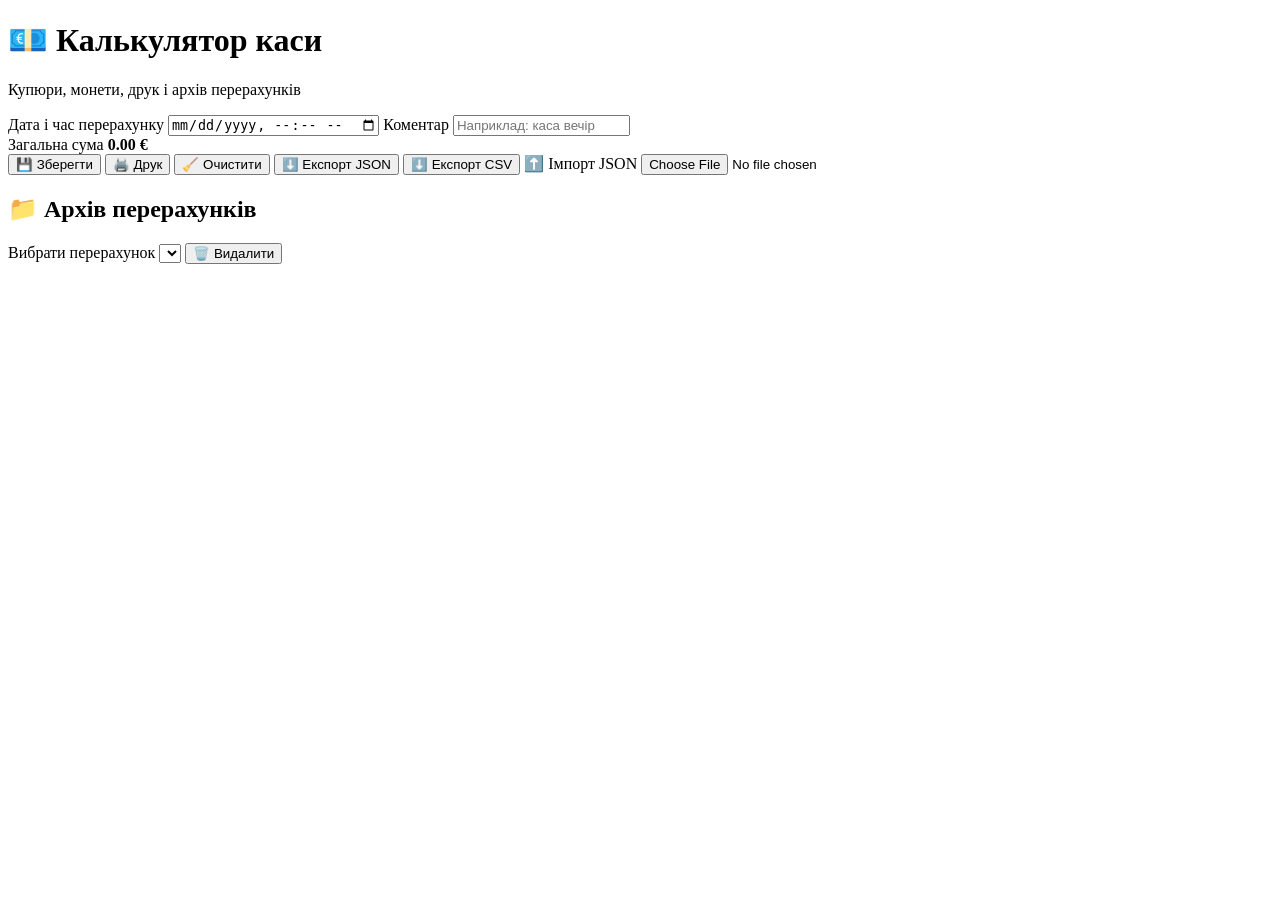
==== index.html @ 2bf760c6 "Add initial HTML structure for cash calculator" ====
<!DOCTYPE html>
<html lang="uk">
<head>
  <meta charset="UTF-8" />
  <meta name="viewport" content="width=device-width, initial-scale=1.0" />
  <title>Калькулятор каси</title>
  <link rel="stylesheet" href="style.css" />
</head>
<body>
  <div class="app">
    <header>
      <h1>💶 Калькулятор каси</h1>
      <p>Купюри, монети, друк і архів перерахунків</p>
    </header>

    <section class="panel">
      <div class="top-row">
        <label>
          Дата і час перерахунку
          <input type="datetime-local" id="countDate">
        </label>

        <label>
          Коментар
          <input type="text" id="comment" placeholder="Наприклад: каса вечір">
        </label>
      </div>

      <div class="grid" id="moneyGrid"></div>

      <div class="total-box">
        <span>Загальна сума</span>
        <strong id="total">0.00 €</strong>
      </div>

      <div class="buttons">
        <button onclick="saveCount()">💾 Зберегти</button>
        <button onclick="printReport()">🖨️ Друк</button>
        <button onclick="clearForm()">🧹 Очистити</button>
        <button onclick="exportJSON()">⬇️ Експорт JSON</button>
        <button onclick="exportCSV()">⬇️ Експорт CSV</button>
        <label class="import">
          ⬆️ Імпорт JSON
          <input type="file" accept=".json" onchange="importJSON(event)">
        </label>
      </div>
    </section>

    <section class="panel">
      <h2>📁 Архів перерахунків</h2>

      <div class="top-row">
        <label>
          Вибрати перерахунок
          <select id="historySelect" onchange="loadSelected()"></select>
        </label>

        <button class="danger" onclick="deleteSelected()">🗑️ Видалити</button>
      </div>

      <div id="historyInfo" class="history-info"></div>
    </section>
  </div>

  <script src="script.js"></script>
</body>
</html>
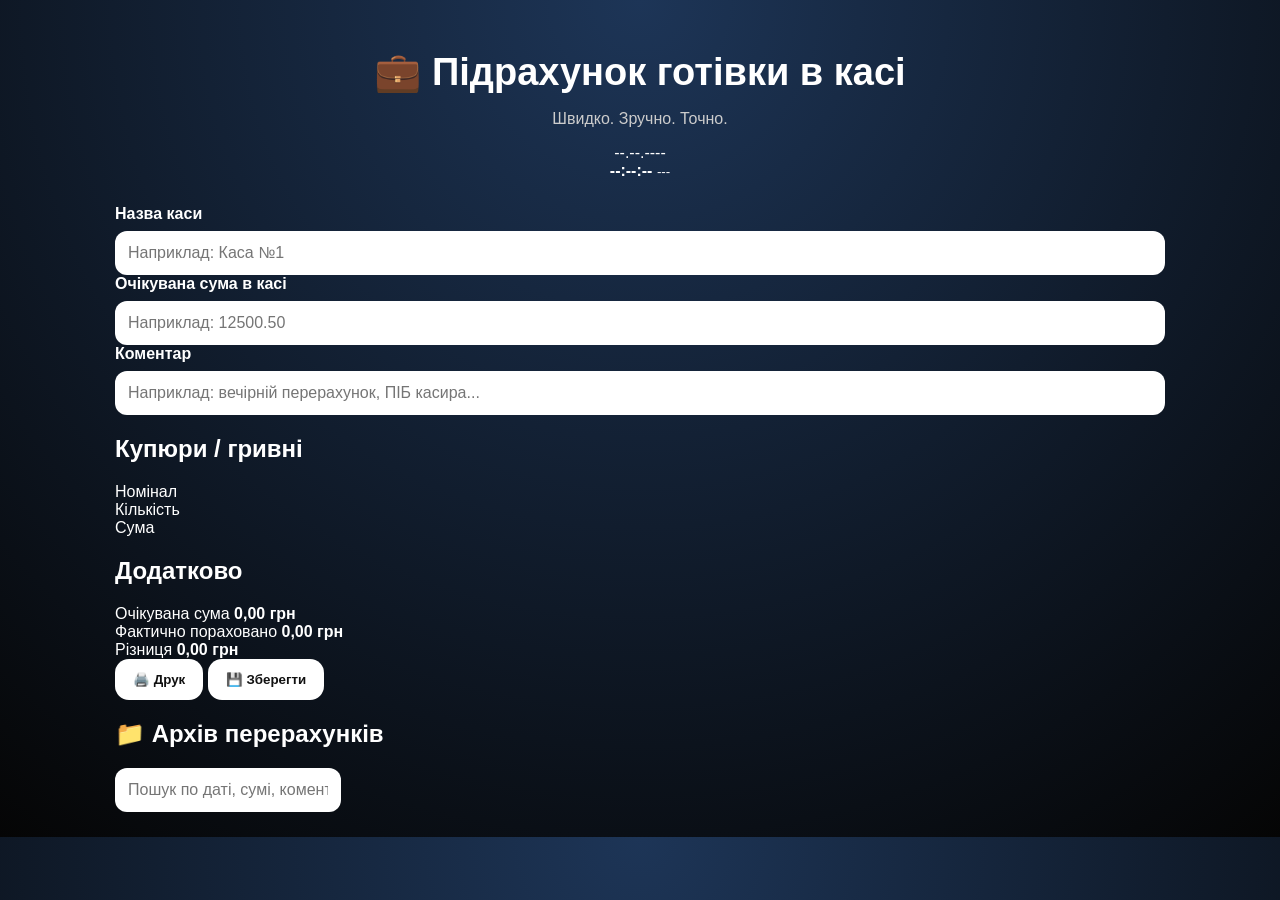
==== commit 032df018: "Update index.html" ====
--- a/index.html
+++ b/index.html
@@ -1,67 +1,99 @@
 <!DOCTYPE html>
 <html lang="uk">
 <head>
-  <meta charset="UTF-8" />
-  <meta name="viewport" content="width=device-width, initial-scale=1.0" />
-  <title>Калькулятор каси</title>
-  <link rel="stylesheet" href="style.css" />
+  <meta charset="UTF-8">
+  <meta name="viewport" content="width=device-width, initial-scale=1.0">
+  <title>Підрахунок готівки в касі</title>
+  <link rel="stylesheet" href="style.css">
 </head>
 <body>
-  <div class="app">
-    <header>
-      <h1>💶 Калькулятор каси</h1>
-      <p>Купюри, монети, друк і архів перерахунків</p>
-    </header>
 
-    <section class="panel">
-      <div class="top-row">
-        <label>
-          Дата і час перерахунку
-          <input type="datetime-local" id="countDate">
-        </label>
+<div class="app">
 
-        <label>
-          Коментар
-          <input type="text" id="comment" placeholder="Наприклад: каса вечір">
-        </label>
+  <header class="header">
+    <div>
+      <h1>💼 Підрахунок готівки в касі</h1>
+      <p>Швидко. Зручно. Точно.</p>
+    </div>
+
+    <div class="clock">
+      <div id="liveDate">--.--.----</div>
+      <strong id="liveTime">--:--:--</strong>
+      <small id="liveDay">---</small>
+    </div>
+  </header>
+
+  <section class="card form-card">
+    <label>
+      Назва каси
+      <input id="cashName" placeholder="Наприклад: Каса №1">
+    </label>
+
+    <label>
+      Очікувана сума в касі
+      <input id="expected" type="number" step="0.01" placeholder="Наприклад: 12500.50">
+    </label>
+
+    <label class="wide">
+      Коментар
+      <input id="comment" placeholder="Наприклад: вечірній перерахунок, ПІБ касира...">
+    </label>
+  </section>
+
+  <section class="card">
+    <h2>Купюри / гривні</h2>
+
+    <div class="table">
+      <div class="table-head">
+        <div>Номінал</div>
+        <div>Кількість</div>
+        <div>Сума</div>
       </div>
 
-      <div class="grid" id="moneyGrid"></div>
+      <div id="moneyRows"></div>
+    </div>
+  </section>
 
-      <div class="total-box">
-        <span>Загальна сума</span>
-        <strong id="total">0.00 €</strong>
-      </div>
+  <section class="card">
+    <h2>Додатково</h2>
 
-      <div class="buttons">
-        <button onclick="saveCount()">💾 Зберегти</button>
-        <button onclick="printReport()">🖨️ Друк</button>
-        <button onclick="clearForm()">🧹 Очистити</button>
-        <button onclick="exportJSON()">⬇️ Експорт JSON</button>
-        <button onclick="exportCSV()">⬇️ Експорт CSV</button>
-        <label class="import">
-          ⬆️ Імпорт JSON
-          <input type="file" accept=".json" onchange="importJSON(event)">
-        </label>
-      </div>
-    </section>
+    <div class="table">
+      <div id="extraRows"></div>
+    </div>
+  </section>
 
-    <section class="panel">
-      <h2>📁 Архів перерахунків</h2>
+  <section class="summary">
+    <div>
+      <span>Очікувана сума</span>
+      <strong id="expectedTotal">0,00 грн</strong>
+    </div>
 
-      <div class="top-row">
-        <label>
-          Вибрати перерахунок
-          <select id="historySelect" onchange="loadSelected()"></select>
-        </label>
+    <div>
+      <span>Фактично пораховано</span>
+      <strong class="green" id="actualTotal">0,00 грн</strong>
+    </div>
 
-        <button class="danger" onclick="deleteSelected()">🗑️ Видалити</button>
-      </div>
+    <div>
+      <span>Різниця</span>
+      <strong id="differenceTotal">0,00 грн</strong>
+    </div>
+  </section>
 
-      <div id="historyInfo" class="history-info"></div>
-    </section>
+  <div class="actions">
+    <button onclick="printReport()">🖨️ Друк</button>
+    <button class="save" onclick="saveCount()">💾 Зберегти</button>
   </div>
 
-  <script src="script.js"></script>
+  <section class="card">
+    <h2>📁 Архів перерахунків</h2>
+
+    <input id="searchHistory" class="search" placeholder="Пошук по даті, сумі, коментарю...">
+
+    <div id="historyList" class="history"></div>
+  </section>
+
+</div>
+
+<script src="script.js"></script>
 </body>
 </html>
--- a/style.css
+++ b/style.css
@@ -0,0 +1,161 @@
+* {
+  box-sizing: border-box;
+}
+
+body {
+  margin: 0;
+  font-family: Arial, sans-serif;
+  background: radial-gradient(circle at top, #1d3557, #050505);
+  color: #fff;
+}
+
+.app {
+  max-width: 1100px;
+  margin: auto;
+  padding: 25px;
+}
+
+header {
+  text-align: center;
+  margin-bottom: 25px;
+}
+
+header h1 {
+  font-size: 38px;
+  margin-bottom: 5px;
+}
+
+header p {
+  color: #ccc;
+}
+
+.panel {
+  background: rgba(255,255,255,0.09);
+  border: 1px solid rgba(255,255,255,0.15);
+  border-radius: 22px;
+  padding: 25px;
+  margin-bottom: 25px;
+  backdrop-filter: blur(15px);
+  box-shadow: 0 20px 60px rgba(0,0,0,0.35);
+}
+
+.top-row {
+  display: grid;
+  grid-template-columns: 1fr 1fr;
+  gap: 15px;
+}
+
+label {
+  display: flex;
+  flex-direction: column;
+  gap: 8px;
+  font-weight: bold;
+}
+
+input, select {
+  padding: 13px;
+  border-radius: 12px;
+  border: none;
+  font-size: 16px;
+}
+
+.grid {
+  display: grid;
+  grid-template-columns: repeat(auto-fit, minmax(160px, 1fr));
+  gap: 15px;
+  margin-top: 25px;
+}
+
+.money-item {
+  background: rgba(255,255,255,0.12);
+  padding: 18px;
+  border-radius: 18px;
+  border: 1px solid rgba(255,255,255,0.12);
+}
+
+.money-item span {
+  font-size: 22px;
+  font-weight: bold;
+}
+
+.money-item small {
+  display: block;
+  color: #ccc;
+  margin: 8px 0;
+}
+
+.total-box {
+  margin-top: 25px;
+  padding: 25px;
+  background: linear-gradient(135deg, #00b894, #0984e3);
+  border-radius: 20px;
+  display: flex;
+  justify-content: space-between;
+  align-items: center;
+}
+
+.total-box span {
+  font-size: 22px;
+}
+
+.total-box strong {
+  font-size: 42px;
+}
+
+.buttons {
+  display: flex;
+  flex-wrap: wrap;
+  gap: 12px;
+  margin-top: 20px;
+}
+
+button, .import {
+  border: none;
+  background: #fff;
+  color: #111;
+  padding: 13px 18px;
+  border-radius: 14px;
+  font-weight: bold;
+  cursor: pointer;
+}
+
+button:hover, .import:hover {
+  transform: translateY(-2px);
+}
+
+.danger {
+  background: #ff4757;
+  color: white;
+}
+
+.import input {
+  display: none;
+}
+
+.history-info {
+  margin-top: 20px;
+  line-height: 1.7;
+  color: #eee;
+}
+
+@media print {
+  body {
+    background: white;
+    color: black;
+  }
+
+  .buttons, .danger, select {
+    display: none;
+  }
+
+  .panel {
+    box-shadow: none;
+    border: 1px solid #ccc;
+    color: black;
+  }
+
+  .total-box {
+    color: black;
+    background: #eee;
+  }
+}
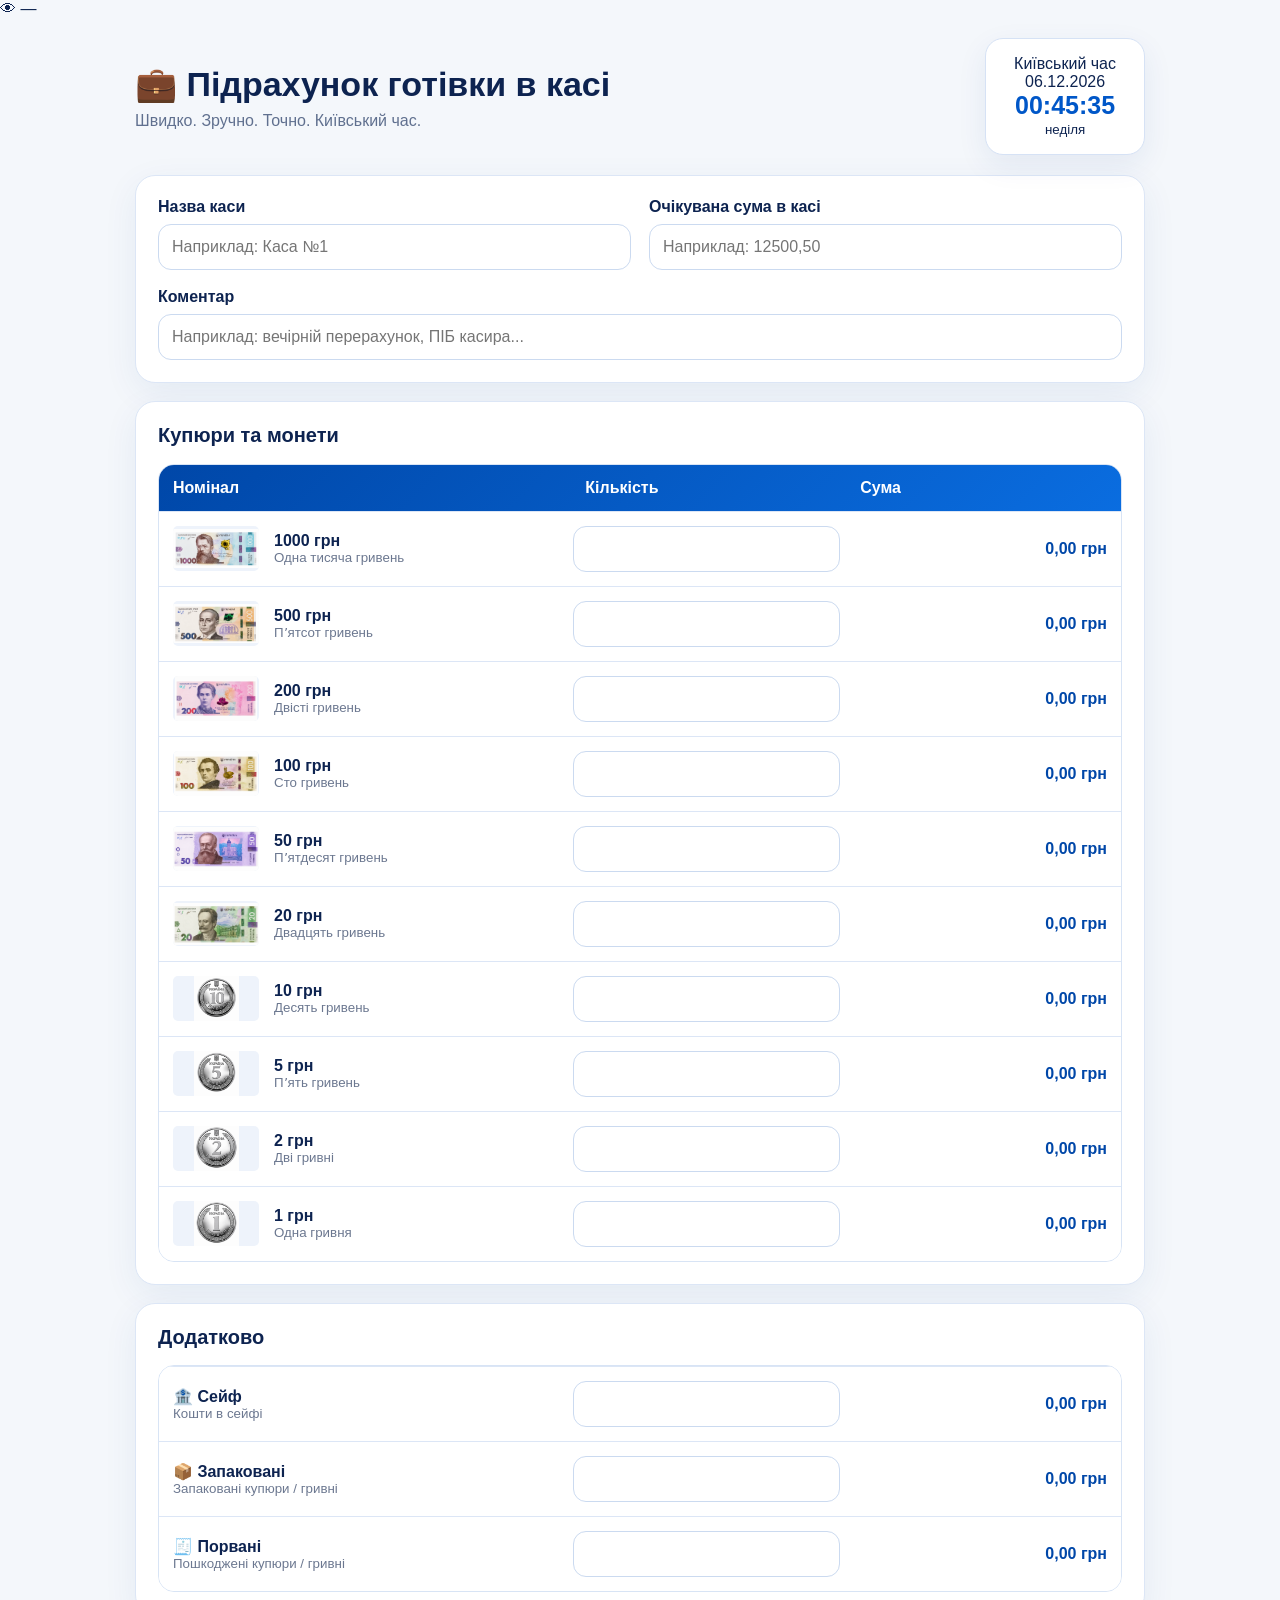
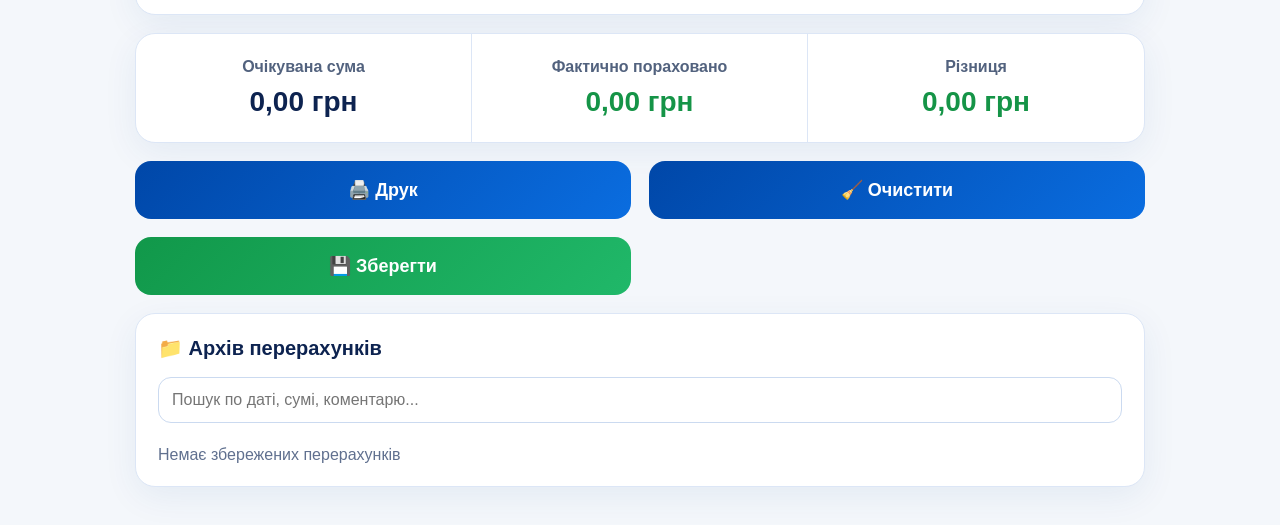
==== commit 7d4f801d: "Update index.html" ====
--- a/index.html
+++ b/index.html
@@ -1,22 +1,30 @@
 <!DOCTYPE html>
 <html lang="uk">
 <head>
-  <meta charset="UTF-8">
-  <meta name="viewport" content="width=device-width, initial-scale=1.0">
+  <meta charset="UTF-8" />
+  <meta name="viewport" content="width=device-width, initial-scale=1.0" />
+
   <title>Підрахунок готівки в касі</title>
-  <link rel="stylesheet" href="style.css">
+
+  <link rel="icon" href="favicon.svg" type="image/svg+xml" />
+  <link rel="stylesheet" href="style.css" />
 </head>
 <body>
+
+<div class="visitor-counter" title="Унікальні відвідувачі сайту">
+  👁 <span id="visitorCounter">—</span>
+</div>
 
 <div class="app">
 
   <header class="header">
     <div>
       <h1>💼 Підрахунок готівки в касі</h1>
-      <p>Швидко. Зручно. Точно.</p>
+      <p>Швидко. Зручно. Точно. Київський час.</p>
     </div>
 
     <div class="clock">
+      <div class="clock-label">Київський час</div>
       <div id="liveDate">--.--.----</div>
       <strong id="liveTime">--:--:--</strong>
       <small id="liveDay">---</small>
@@ -31,7 +39,7 @@
 
     <label>
       Очікувана сума в касі
-      <input id="expected" type="number" step="0.01" placeholder="Наприклад: 12500.50">
+      <input id="expected" type="text" inputmode="decimal" placeholder="Наприклад: 12500,50">
     </label>
 
     <label class="wide">
@@ -41,7 +49,7 @@
   </section>
 
   <section class="card">
-    <h2>Купюри / гривні</h2>
+    <h2>Купюри та монети</h2>
 
     <div class="table">
       <div class="table-head">
@@ -81,6 +89,7 @@
 
   <div class="actions">
     <button onclick="printReport()">🖨️ Друк</button>
+    <button class="clear" onclick="clearForm()">🧹 Очистити</button>
     <button class="save" onclick="saveCount()">💾 Зберегти</button>
   </div>
 
@@ -94,6 +103,8 @@
 
 </div>
 
+<div id="printArea"></div>
+
 <script src="script.js"></script>
 </body>
 </html>
--- a/style.css
+++ b/style.css
@@ -5,44 +5,66 @@
 body {
   margin: 0;
   font-family: Arial, sans-serif;
-  background: radial-gradient(circle at top, #1d3557, #050505);
-  color: #fff;
+  background: #f4f7fb;
+  color: #0d2350;
 }
 
 .app {
-  max-width: 1100px;
+  max-width: 1050px;
   margin: auto;
-  padding: 25px;
-}
-
-header {
+  padding: 20px;
+}
+
+.header {
+  display: flex;
+  justify-content: space-between;
+  gap: 20px;
+  align-items: center;
+  margin-bottom: 20px;
+}
+
+h1 {
+  margin: 0;
+  font-size: 34px;
+}
+
+p {
+  margin: 8px 0 0;
+  color: #60708f;
+}
+
+.clock {
+  background: #fff;
+  border: 1px solid #d6e2f5;
+  border-radius: 18px;
+  padding: 16px 28px;
   text-align: center;
-  margin-bottom: 25px;
-}
-
-header h1 {
-  font-size: 38px;
-  margin-bottom: 5px;
-}
-
-header p {
-  color: #ccc;
-}
-
-.panel {
-  background: rgba(255,255,255,0.09);
-  border: 1px solid rgba(255,255,255,0.15);
-  border-radius: 22px;
-  padding: 25px;
-  margin-bottom: 25px;
-  backdrop-filter: blur(15px);
-  box-shadow: 0 20px 60px rgba(0,0,0,0.35);
-}
-
-.top-row {
+  box-shadow: 0 10px 30px rgba(20,70,140,.08);
+}
+
+.clock strong {
+  display: block;
+  font-size: 25px;
+  color: #0057c8;
+}
+
+.card {
+  background: #fff;
+  border: 1px solid #dce6f6;
+  border-radius: 20px;
+  padding: 22px;
+  margin-bottom: 18px;
+  box-shadow: 0 10px 35px rgba(20,70,140,.07);
+}
+
+.form-card {
   display: grid;
   grid-template-columns: 1fr 1fr;
-  gap: 15px;
+  gap: 18px;
+}
+
+.wide {
+  grid-column: 1 / -1;
 }
 
 label {
@@ -52,110 +74,252 @@
   font-weight: bold;
 }
 
-input, select {
+input {
+  width: 100%;
+  border: 1px solid #cbdaf0;
+  border-radius: 13px;
   padding: 13px;
-  border-radius: 12px;
+  font-size: 16px;
+  outline: none;
+}
+
+input:focus {
+  border-color: #0057c8;
+}
+
+h2 {
+  margin-top: 0;
+  font-size: 20px;
+}
+
+.table {
+  border: 1px solid #d8e4f5;
+  border-radius: 16px;
+  overflow: hidden;
+}
+
+.table-head,
+.money-row,
+.extra-row {
+  display: grid;
+  grid-template-columns: 1.5fr 1fr 1fr;
+  align-items: center;
+}
+
+.table-head {
+  background: linear-gradient(135deg, #0047a8, #0a6de0);
+  color: #fff;
+  font-weight: bold;
+}
+
+.table-head div,
+.money-row,
+.extra-row {
+  padding: 14px;
+}
+
+.money-row,
+.extra-row {
+  border-top: 1px solid #dce6f6;
+  background: #fff;
+}
+
+.nominal {
+  display: flex;
+  align-items: center;
+  gap: 15px;
+  font-weight: bold;
+}
+
+.nominal img {
+  width: 86px;
+  height: 45px;
+  object-fit: contain;
+  border-radius: 5px;
+  background: #eef3fb;
+}
+
+.nominal small {
+  display: block;
+  font-weight: normal;
+  color: #6c7890;
+}
+
+.sum {
+  text-align: right;
+  font-weight: bold;
+  color: #0047a8;
+}
+
+.summary {
+  display: grid;
+  grid-template-columns: repeat(3, 1fr);
+  background: #fff;
+  border: 1px solid #dce6f6;
+  border-radius: 20px;
+  margin-bottom: 18px;
+  overflow: hidden;
+  box-shadow: 0 10px 35px rgba(20,70,140,.07);
+}
+
+.summary div {
+  padding: 24px;
+  text-align: center;
+  border-right: 1px solid #dce6f6;
+}
+
+.summary div:last-child {
+  border-right: none;
+}
+
+.summary span {
+  display: block;
+  margin-bottom: 10px;
+  color: #52627e;
+  font-weight: bold;
+}
+
+.summary strong {
+  font-size: 28px;
+  color: #0d2350;
+}
+
+.green {
+  color: #159447 !important;
+}
+
+.red {
+  color: #d72828 !important;
+}
+
+.orange {
+  color: #e68a00 !important;
+}
+
+.actions {
+  display: grid;
+  grid-template-columns: 1fr 1fr;
+  gap: 18px;
+  margin-bottom: 18px;
+}
+
+button {
   border: none;
-  font-size: 16px;
-}
-
-.grid {
-  display: grid;
-  grid-template-columns: repeat(auto-fit, minmax(160px, 1fr));
-  gap: 15px;
-  margin-top: 25px;
-}
-
-.money-item {
-  background: rgba(255,255,255,0.12);
   padding: 18px;
-  border-radius: 18px;
-  border: 1px solid rgba(255,255,255,0.12);
-}
-
-.money-item span {
-  font-size: 22px;
-  font-weight: bold;
-}
-
-.money-item small {
-  display: block;
-  color: #ccc;
-  margin: 8px 0;
-}
-
-.total-box {
-  margin-top: 25px;
-  padding: 25px;
-  background: linear-gradient(135deg, #00b894, #0984e3);
-  border-radius: 20px;
-  display: flex;
-  justify-content: space-between;
-  align-items: center;
-}
-
-.total-box span {
-  font-size: 22px;
-}
-
-.total-box strong {
-  font-size: 42px;
-}
-
-.buttons {
-  display: flex;
-  flex-wrap: wrap;
-  gap: 12px;
-  margin-top: 20px;
-}
-
-button, .import {
-  border: none;
-  background: #fff;
-  color: #111;
-  padding: 13px 18px;
+  border-radius: 16px;
+  background: linear-gradient(135deg, #0047a8, #0a6de0);
+  color: #fff;
+  font-size: 18px;
+  font-weight: bold;
+  cursor: pointer;
+}
+
+button.save {
+  background: linear-gradient(135deg, #11984a, #20b869);
+}
+
+.search {
+  margin-bottom: 15px;
+}
+
+.history-item {
+  display: grid;
+  grid-template-columns: 1fr auto;
+  gap: 10px;
+  padding: 14px;
+  border: 1px solid #dce6f6;
   border-radius: 14px;
-  font-weight: bold;
+  margin-bottom: 10px;
   cursor: pointer;
-}
-
-button:hover, .import:hover {
-  transform: translateY(-2px);
-}
-
-.danger {
-  background: #ff4757;
-  color: white;
-}
-
-.import input {
-  display: none;
-}
-
-.history-info {
-  margin-top: 20px;
-  line-height: 1.7;
-  color: #eee;
+  background: #f9fbff;
+}
+
+.history-item:hover {
+  background: #eef5ff;
+}
+
+.history-item strong {
+  color: #0047a8;
+}
+
+@media (max-width: 700px) {
+  .app {
+    padding: 10px;
+  }
+
+  .header {
+    display: block;
+    text-align: center;
+  }
+
+  h1 {
+    font-size: 24px;
+  }
+
+  .clock {
+    margin-top: 15px;
+  }
+
+  .form-card {
+    grid-template-columns: 1fr;
+  }
+
+  .table-head {
+    display: none;
+  }
+
+  .money-row,
+  .extra-row {
+    grid-template-columns: 1fr;
+    gap: 10px;
+  }
+
+  .nominal {
+    justify-content: space-between;
+  }
+
+  .nominal img {
+    width: 95px;
+    height: 50px;
+  }
+
+  .sum {
+    text-align: left;
+    font-size: 18px;
+  }
+
+  .summary {
+    grid-template-columns: 1fr;
+  }
+
+  .summary div {
+    border-right: none;
+    border-bottom: 1px solid #dce6f6;
+  }
+
+  .actions {
+    grid-template-columns: 1fr;
+  }
 }
 
 @media print {
   body {
     background: white;
-    color: black;
-  }
-
-  .buttons, .danger, select {
+  }
+
+  .actions,
+  .history,
+  .search {
     display: none;
   }
 
-  .panel {
+  .card,
+  .summary,
+  .clock {
     box-shadow: none;
-    border: 1px solid #ccc;
-    color: black;
-  }
-
-  .total-box {
-    color: black;
-    background: #eee;
-  }
-}
+  }
+
+  input {
+    border: none;
+  }
+}
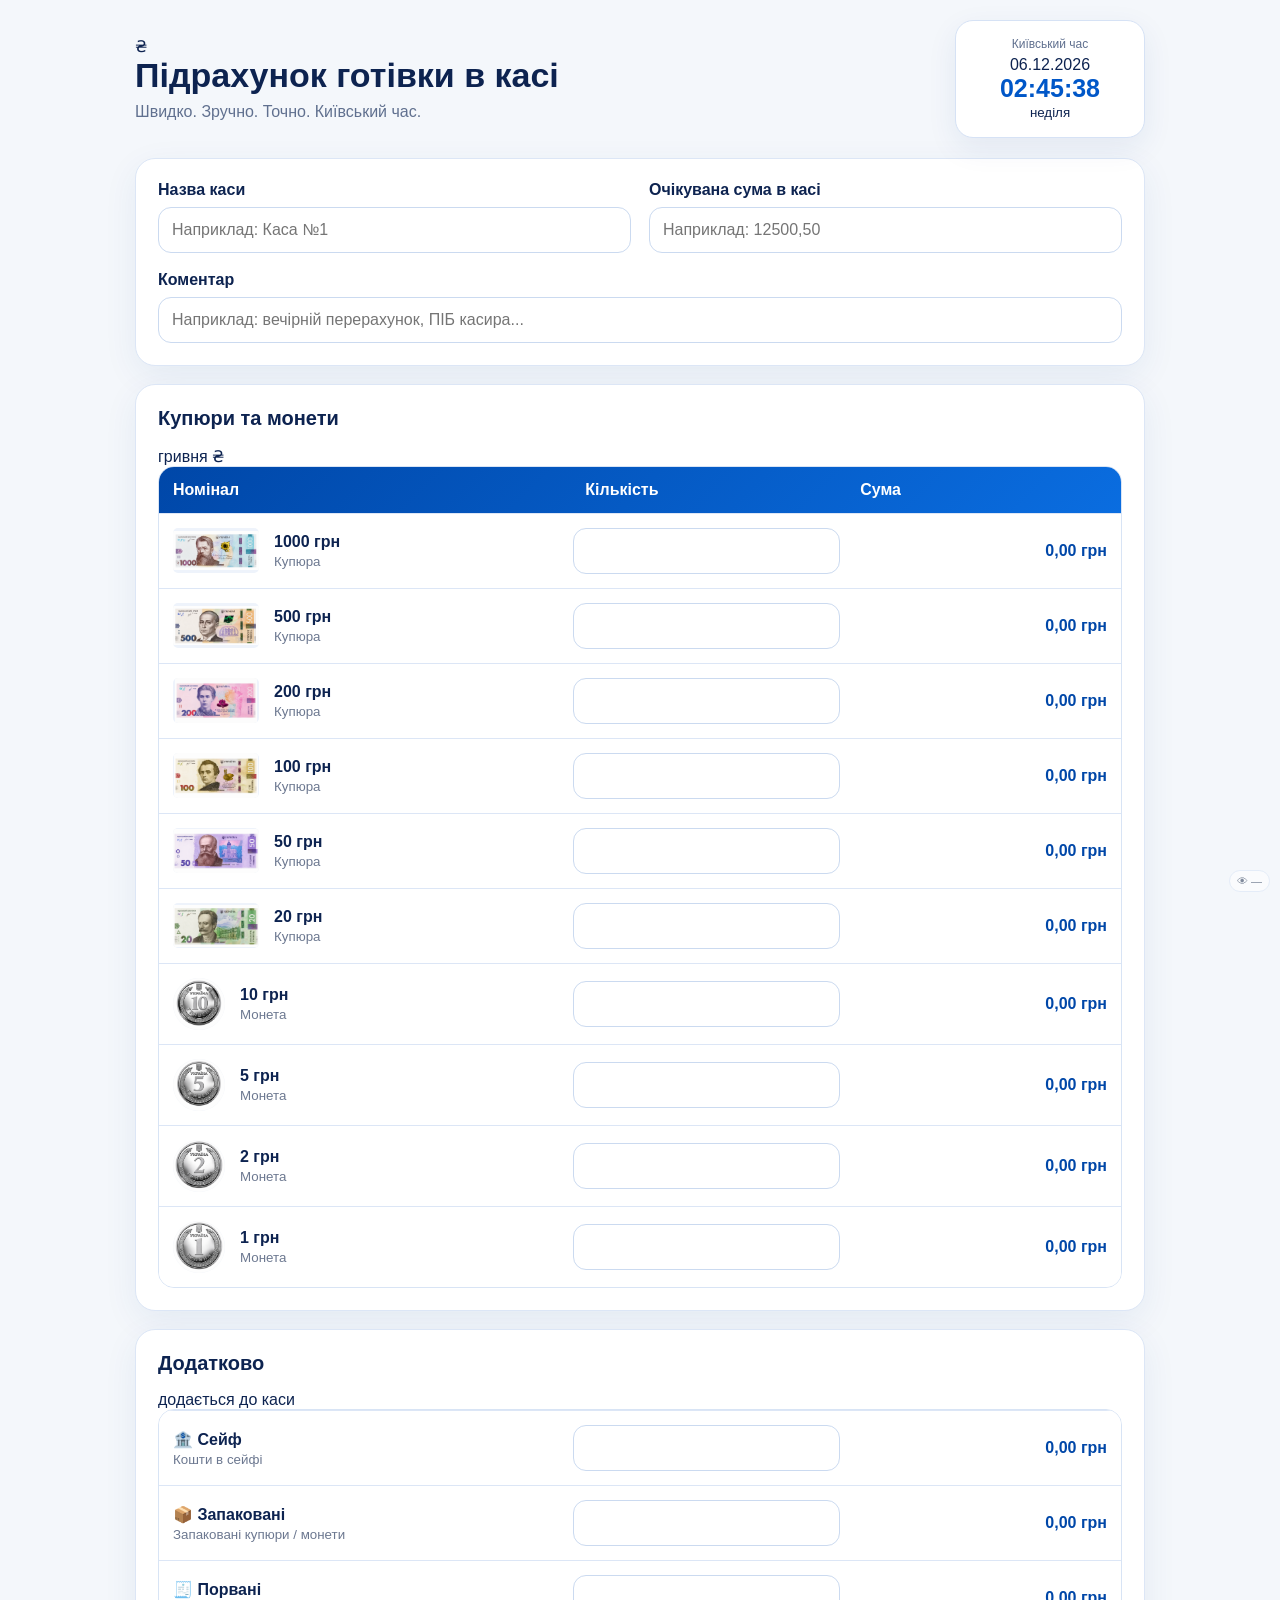
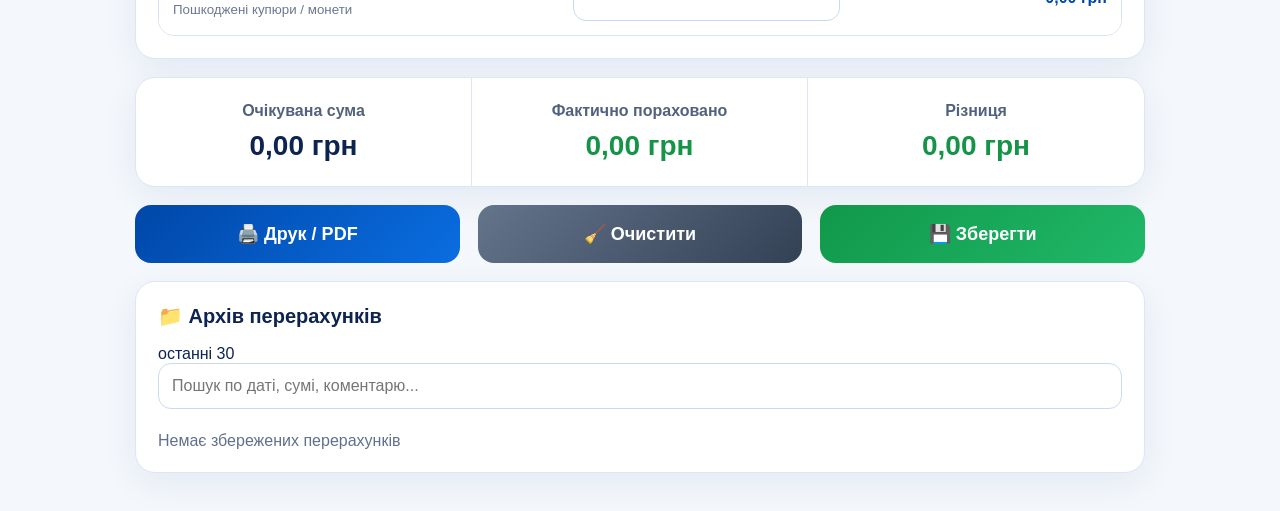
==== commit 28f2a882: "Update index.html" ====
--- a/index.html
+++ b/index.html
@@ -18,9 +18,12 @@
 <div class="app">
 
   <header class="header">
-    <div>
-      <h1>💼 Підрахунок готівки в касі</h1>
-      <p>Швидко. Зручно. Точно. Київський час.</p>
+    <div class="brand">
+      <div class="brand-icon">₴</div>
+      <div>
+        <h1>Підрахунок готівки в касі</h1>
+        <p>Швидко. Зручно. Точно. Київський час.</p>
+      </div>
     </div>
 
     <div class="clock">
@@ -49,7 +52,10 @@
   </section>
 
   <section class="card">
-    <h2>Купюри та монети</h2>
+    <div class="section-title">
+      <h2>Купюри та монети</h2>
+      <span>гривня ₴</span>
+    </div>
 
     <div class="table">
       <div class="table-head">
@@ -63,7 +69,10 @@
   </section>
 
   <section class="card">
-    <h2>Додатково</h2>
+    <div class="section-title">
+      <h2>Додатково</h2>
+      <span>додається до каси</span>
+    </div>
 
     <div class="table">
       <div id="extraRows"></div>
@@ -88,13 +97,16 @@
   </section>
 
   <div class="actions">
-    <button onclick="printReport()">🖨️ Друк</button>
+    <button onclick="printReport()">🖨️ Друк / PDF</button>
     <button class="clear" onclick="clearForm()">🧹 Очистити</button>
     <button class="save" onclick="saveCount()">💾 Зберегти</button>
   </div>
 
   <section class="card">
-    <h2>📁 Архів перерахунків</h2>
+    <div class="section-title">
+      <h2>📁 Архів перерахунків</h2>
+      <span>останні 30</span>
+    </div>
 
     <input id="searchHistory" class="search" placeholder="Пошук по даті, сумі, коментарю...">
 
--- a/style.css
+++ b/style.css
@@ -13,6 +13,21 @@
   max-width: 1050px;
   margin: auto;
   padding: 20px;
+}
+
+.visitor-counter {
+  position: fixed;
+  right: 10px;
+  bottom: 8px;
+  z-index: 999;
+  font-size: 11px;
+  color: #3f4d67;
+  background: rgba(255,255,255,0.8);
+  border: 1px solid #dce6f6;
+  padding: 4px 7px;
+  border-radius: 20px;
+  opacity: 0.65;
+  user-select: none;
 }
 
 .header {
@@ -40,6 +55,13 @@
   padding: 16px 28px;
   text-align: center;
   box-shadow: 0 10px 30px rgba(20,70,140,.08);
+  min-width: 190px;
+}
+
+.clock-label {
+  font-size: 12px;
+  color: #60708f;
+  margin-bottom: 5px;
 }
 
 .clock strong {
@@ -81,6 +103,7 @@
   padding: 13px;
   font-size: 16px;
   outline: none;
+  background: #fff;
 }
 
 input:focus {
@@ -139,10 +162,17 @@
   background: #eef3fb;
 }
 
+.nominal img.coin-img {
+  width: 52px;
+  height: 52px;
+  border-radius: 50%;
+}
+
 .nominal small {
   display: block;
   font-weight: normal;
   color: #6c7890;
+  margin-top: 3px;
 }
 
 .sum {
@@ -198,7 +228,7 @@
 
 .actions {
   display: grid;
-  grid-template-columns: 1fr 1fr;
+  grid-template-columns: 1fr 1fr 1fr;
   gap: 18px;
   margin-bottom: 18px;
 }
@@ -216,6 +246,10 @@
 
 button.save {
   background: linear-gradient(135deg, #11984a, #20b869);
+}
+
+button.clear {
+  background: linear-gradient(135deg, #64748b, #334155);
 }
 
 .search {
@@ -242,6 +276,10 @@
   color: #0047a8;
 }
 
+#printArea {
+  display: none;
+}
+
 @media (max-width: 700px) {
   .app {
     padding: 10px;
@@ -258,6 +296,7 @@
 
   .clock {
     margin-top: 15px;
+    width: 100%;
   }
 
   .form-card {
@@ -283,6 +322,11 @@
     height: 50px;
   }
 
+  .nominal img.coin-img {
+    width: 58px;
+    height: 58px;
+  }
+
   .sum {
     text-align: left;
     font-size: 18px;
@@ -303,23 +347,115 @@
 }
 
 @media print {
+  @page {
+    size: A4 portrait;
+    margin: 7mm;
+  }
+
   body {
     background: white;
-  }
-
-  .actions,
-  .history,
-  .search {
-    display: none;
-  }
-
-  .card,
-  .summary,
-  .clock {
-    box-shadow: none;
-  }
-
-  input {
-    border: none;
-  }
-}
+    color: black;
+  }
+
+  .app,
+  .visitor-counter {
+    display: none !important;
+  }
+
+  #printArea {
+    display: block !important;
+  }
+
+  .print-sheet {
+    width: 100%;
+    font-family: Arial, sans-serif;
+    color: #111;
+    font-size: 10.5px;
+  }
+
+  .print-title {
+    text-align: center;
+    font-size: 18px;
+    font-weight: 800;
+    margin-bottom: 4px;
+  }
+
+  .print-subtitle {
+    text-align: center;
+    font-size: 11px;
+    margin-bottom: 8px;
+  }
+
+  .print-meta {
+    display: grid;
+    grid-template-columns: 1fr 1fr;
+    gap: 6px;
+    margin-bottom: 8px;
+  }
+
+  .print-box {
+    border: 1px solid #222;
+    padding: 5px;
+    min-height: 24px;
+  }
+
+  .print-table {
+    width: 100%;
+    border-collapse: collapse;
+    margin-bottom: 7px;
+  }
+
+  .print-table th,
+  .print-table td {
+    border: 1px solid #222;
+    padding: 3px 5px;
+    text-align: left;
+  }
+
+  .print-table th {
+    background: #efefef;
+  }
+
+  .print-right {
+    text-align: right !important;
+  }
+
+  .print-summary {
+    display: grid;
+    grid-template-columns: repeat(3, 1fr);
+    gap: 6px;
+    margin-top: 8px;
+  }
+
+  .print-summary div {
+    border: 1px solid #222;
+    padding: 7px;
+    text-align: center;
+  }
+
+  .print-summary strong {
+    display: block;
+    margin-top: 4px;
+    font-size: 15px;
+  }
+
+  .print-comment {
+    border: 1px solid #222;
+    padding: 6px;
+    min-height: 34px;
+    margin-top: 8px;
+  }
+
+  .print-signatures {
+    display: grid;
+    grid-template-columns: 1fr 1fr;
+    gap: 35px;
+    margin-top: 18px;
+  }
+
+  .print-signatures div {
+    border-top: 1px solid #222;
+    text-align: center;
+    padding-top: 4px;
+  }
+}
